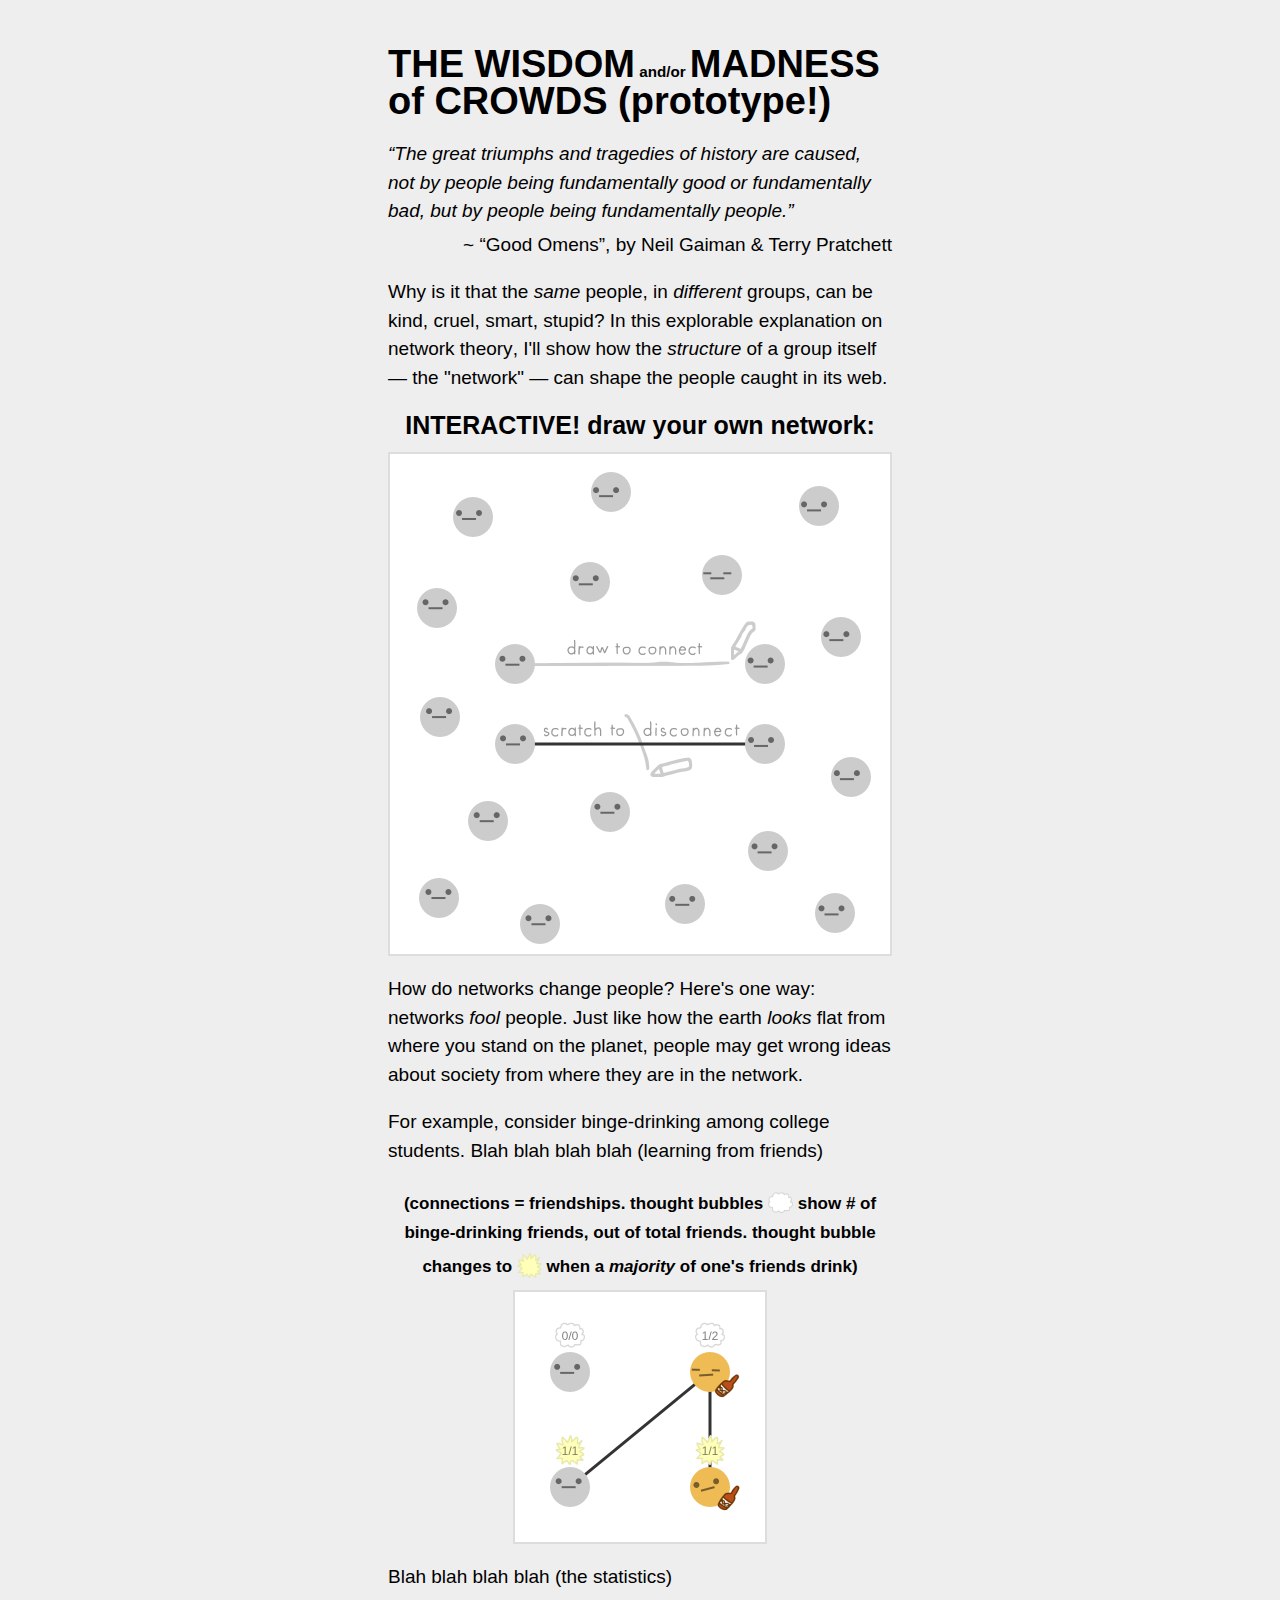
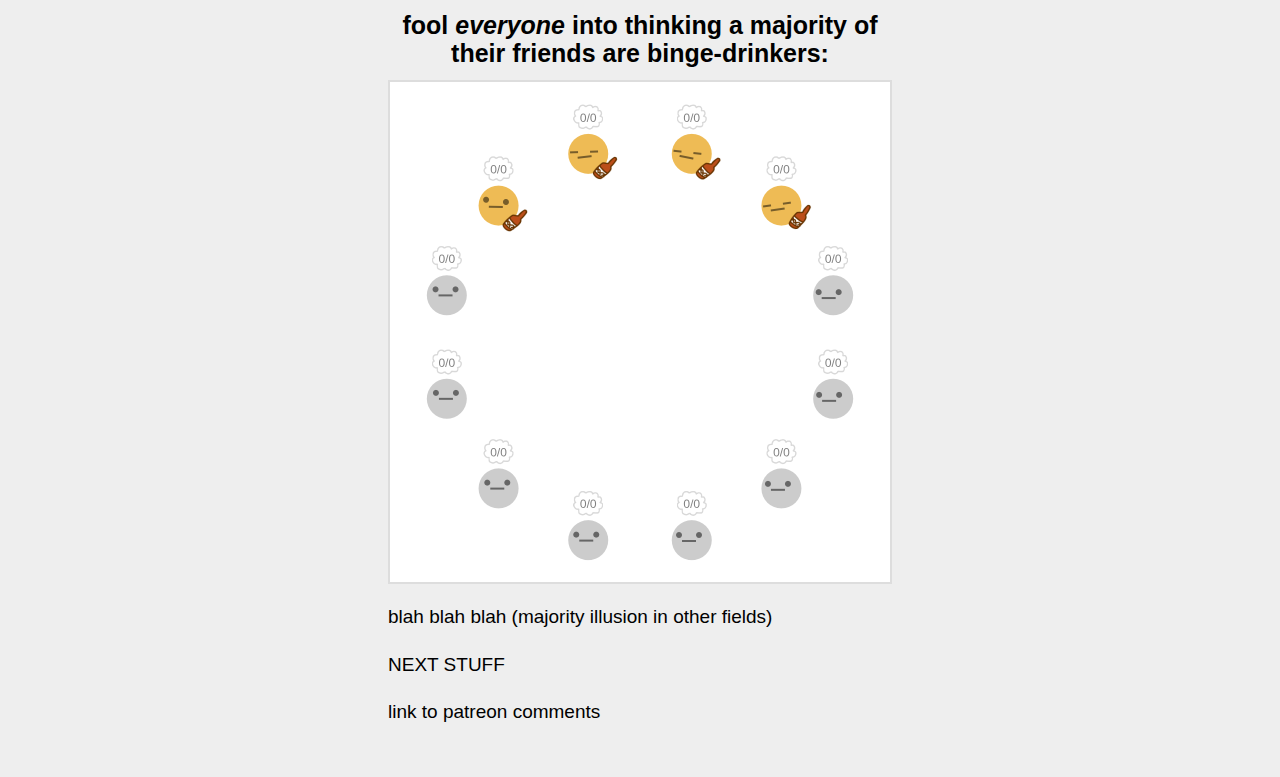
==== index.html @ 73c13a5c "the prototype almost done" ====
<!doctype>
<html>
<head>
	<title>THE WISDOM and/or MADNESS of CROWDS (prototype!!!)</title>
	<link rel="stylesheet" type="text/css" href="index.css">
</head>
<body>

<div id="words">

<h1>
THE WISDOM<span style="font-size:0.4em"> and/or </span>MADNESS of CROWDS
(prototype!)
</h1>

<p style="margin-bottom:0">
<i>“The great triumphs and tragedies of history are caused,
not by people being fundamentally good or fundamentally bad,
but by people being fundamentally people.”</i><br>
</p>
<p style="margin-top:0.25em; text-align:right">
~ “Good Omens”, by Neil Gaiman &amp; Terry Pratchett
</p>

<p>
Why is it that the <i>same</i> people, in <i>different</i> groups,
can be kind, cruel, smart, stupid?
In this explorable explanation on <b>network theory</b>,
I'll show how the <i>structure</i> of
a group itself &mdash; the "network" &mdash; can shape the people caught in its web.
</p>

<div class="caption">
INTERACTIVE! draw your own network:
</div>

<iframe src="game/instructions.html" width="500" height="500"></iframe>

<p>
How do networks change people? Here's one way: networks <i>fool</i> people.
Just like how the earth <i>looks</i> flat from where you stand on the planet,
people may get wrong ideas about society from where they are in the network.
<!--They believe that since the majority of their friends do or believe a thing,
that the majority of <i>all people</i> do or believe that thing.-->
</p>

<p>
For example, consider binge-drinking among college students. 
Blah blah blah blah (learning from friends)
</p>

<div class="caption" style="font-size:17px;">
(connections = friendships.
thought bubbles <div class="fluffy bubble"></div> show # of binge-drinking friends, out of total friends.
thought bubble changes to <div class="spiky bubble"></div> when a <i>majority</i> of one's friends drink)
</div>

<iframe src="game/pre_puzzle.html" width="250" height="250"></iframe>

<p>
Blah blah blah blah (the statistics)
</p>

<div class="caption">
fool <i>everyone</i> into thinking a majority of their friends are binge-drinkers:
</div>

<iframe src="game/puzzle.html" width="500" height="500"></iframe>

<p>
blah blah blah (majority illusion in other fields)
</p>

<p>
NEXT STUFF
</p>

<p>
link to patreon comments
</p>



</div>

</body>
</html>
---- index.css ----
body{
	margin:0;
	background: #eee;

	font-size: 19px;
	font-family: Helvetica, Arial, sans-serif;
	font-weight: 100;
}
iframe{
	border: 2px solid #ddd;
	display: block;
	margin: 0 auto;
}
#words{
	width: 504px;
	margin: 50px auto 50px auto;
	line-height: 1.5em;
}
.caption{
	font-weight: bold;
	text-align: center;
	font-size: 25px;
	margin-bottom: 0.5em;
}
.bubble{
	background: url(game/bubble.png);
    width: 25px;
    height: 25px;
    display: inline-block;
    background-size: auto 100%;
    position: relative;
    top: 6px;
}
.bubble.spiky{
	background-position: -100% 0;
}
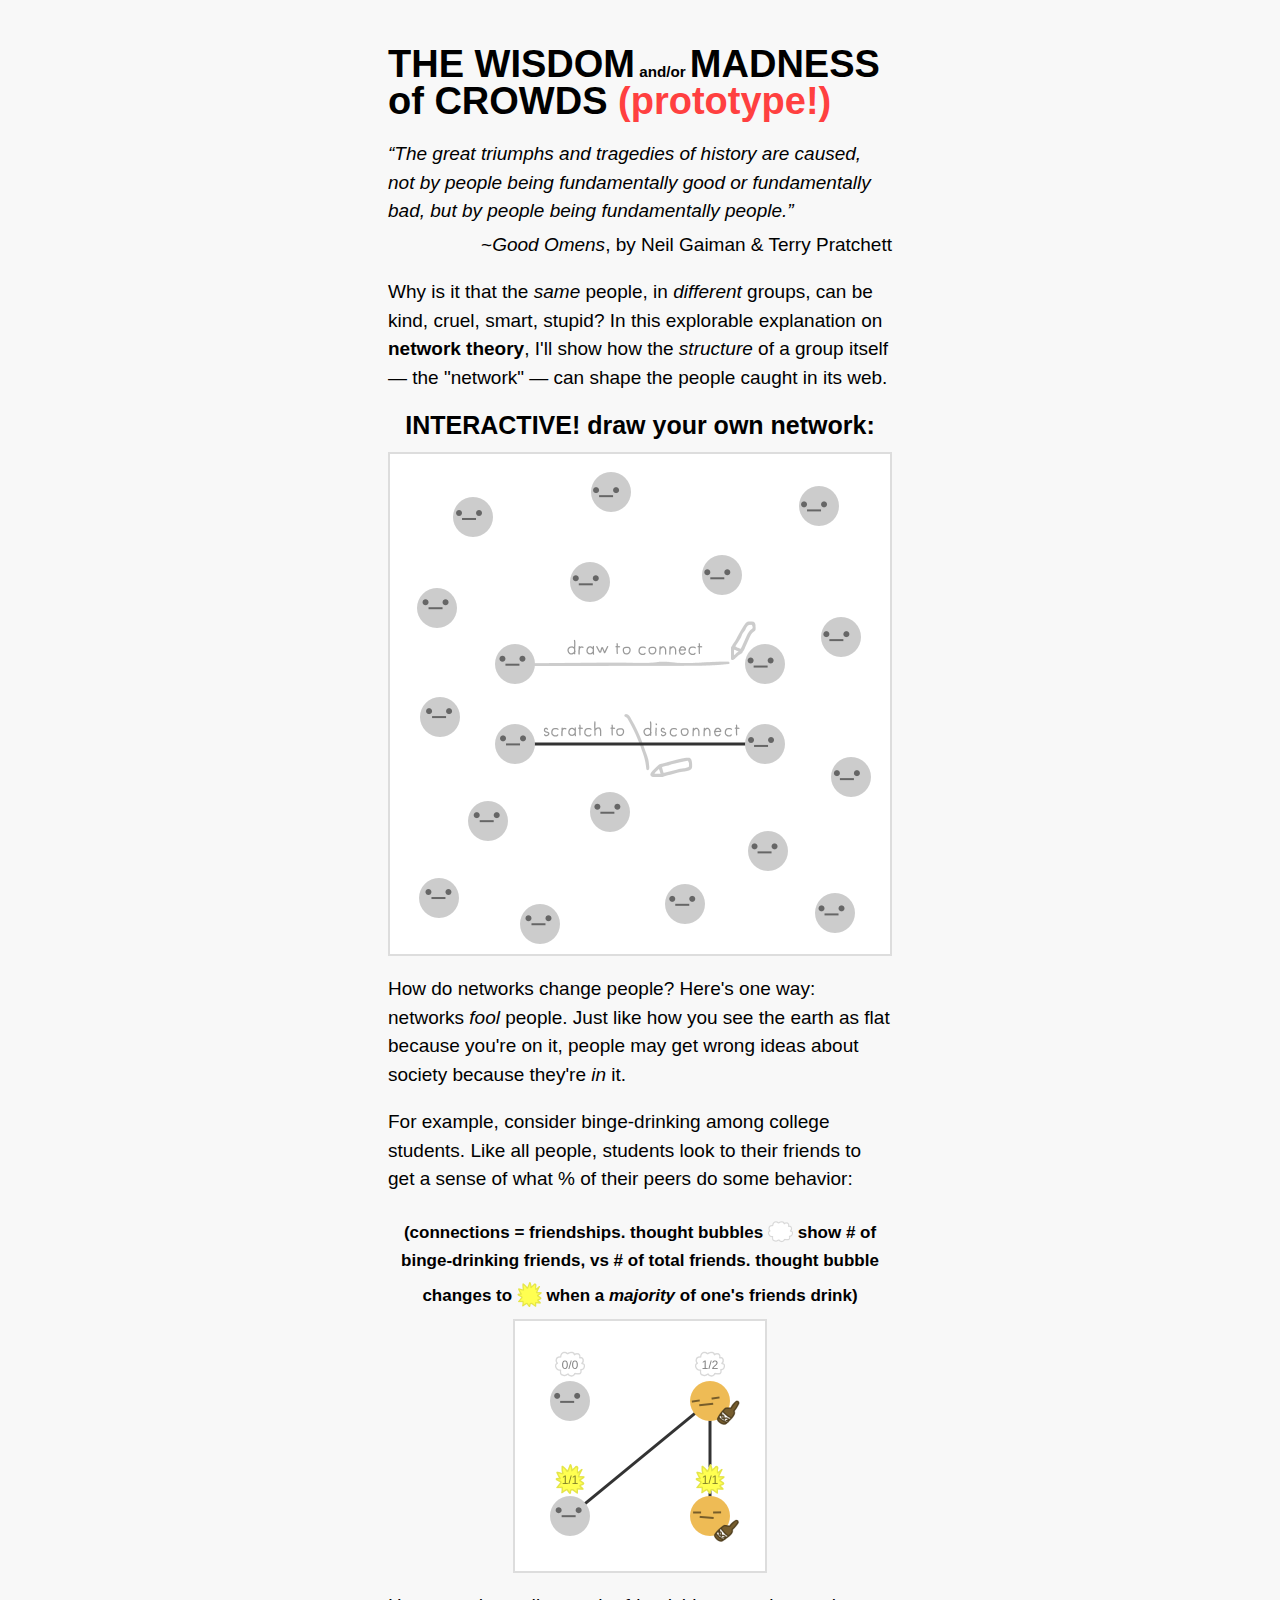
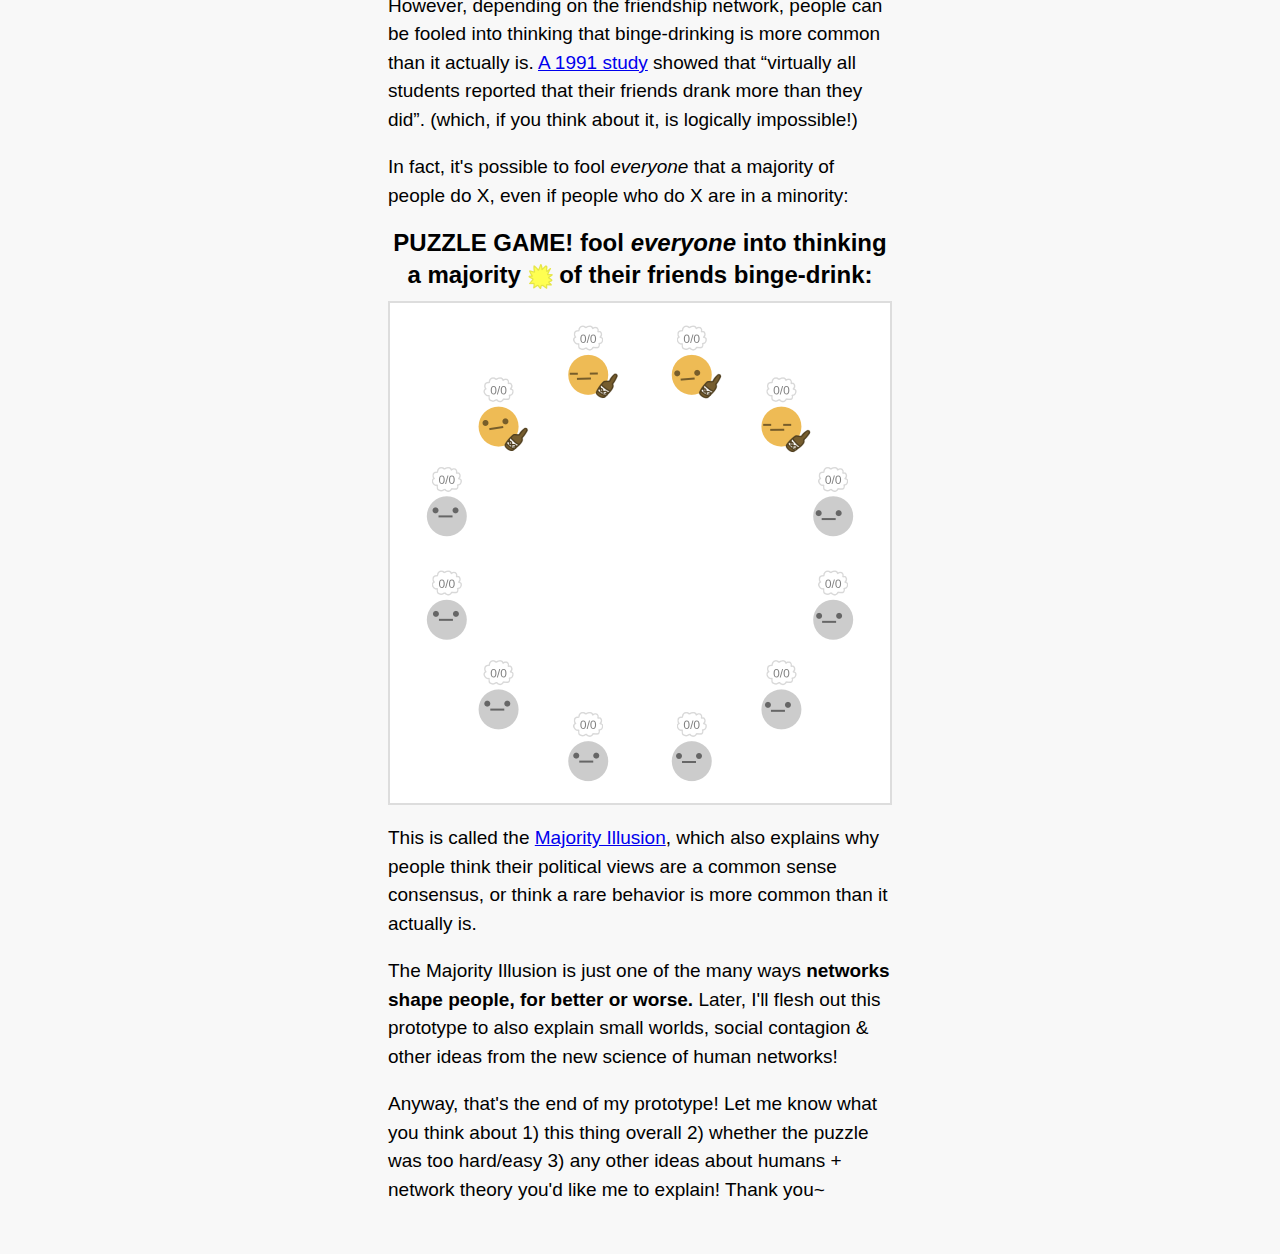
==== commit b44eda0c: "first prototype for pals" ====
--- a/index.html
+++ b/index.html
@@ -10,7 +10,7 @@
 
 <h1>
 THE WISDOM<span style="font-size:0.4em"> and/or </span>MADNESS of CROWDS
-(prototype!)
+<span style="color:#ff4040">(prototype!)</span>
 </h1>
 
 <p style="margin-bottom:0">
@@ -19,7 +19,7 @@
 but by people being fundamentally people.”</i><br>
 </p>
 <p style="margin-top:0.25em; text-align:right">
-~ “Good Omens”, by Neil Gaiman &amp; Terry Pratchett
+~<i>Good Omens</i>, by Neil Gaiman &amp; Terry Pratchett
 </p>
 
 <p>
@@ -38,48 +38,68 @@
 
 <p>
 How do networks change people? Here's one way: networks <i>fool</i> people.
-Just like how the earth <i>looks</i> flat from where you stand on the planet,
-people may get wrong ideas about society from where they are in the network.
+Just like how you see the earth as flat because you're on it,
+people may get wrong ideas about society because they're <i>in</i> it.
 <!--They believe that since the majority of their friends do or believe a thing,
 that the majority of <i>all people</i> do or believe that thing.-->
 </p>
 
 <p>
 For example, consider binge-drinking among college students. 
-Blah blah blah blah (learning from friends)
+Like all people, students look to their friends to get
+a sense of what % of their peers do some behavior:
 </p>
 
 <div class="caption" style="font-size:17px;">
 (connections = friendships.
-thought bubbles <div class="fluffy bubble"></div> show # of binge-drinking friends, out of total friends.
+thought bubbles <div class="fluffy bubble"></div> show # of binge-drinking friends, vs # of total friends.
 thought bubble changes to <div class="spiky bubble"></div> when a <i>majority</i> of one's friends drink)
 </div>
 
 <iframe src="game/pre_puzzle.html" width="250" height="250"></iframe>
 
 <p>
-Blah blah blah blah (the statistics)
+However, depending on the friendship network, people can be fooled into thinking
+that binge-drinking is more common than it actually is.
+<a href="https://www.ncbi.nlm.nih.gov/pubmed/1758185" target="_blank">A 1991 study</a>
+showed that “virtually all students reported that their friends drank more than they did”.
+(which, if you think about it, is logically impossible!)
 </p>
 
-<div class="caption">
-fool <i>everyone</i> into thinking a majority of their friends are binge-drinkers:
+<p>
+In fact, it's possible to fool <i>everyone</i> that a majority of people do X,
+even if people who do X are in a minority:
+</p>
+
+<div class="caption" style="font-size:24px;">
+PUZZLE GAME!
+fool <i>everyone</i> into thinking a majority
+<div class="spiky bubble"></div>
+of their friends binge-drink:
 </div>
 
 <iframe src="game/puzzle.html" width="500" height="500"></iframe>
 
 <p>
-blah blah blah (majority illusion in other fields)
+This is called the
+<a href="http://journals.plos.org/plosone/article?id=10.1371/journal.pone.0147617" target="_blank">
+Majority Illusion</a>, which also explains why people think their political views are a common sense consensus,
+or think a rare behavior is more common than it actually is.
 </p>
 
 <p>
-NEXT STUFF
+The Majority Illusion is just one of the many ways <b>networks shape people, for better or worse.</b>
+Later, I'll flesh out this prototype to also explain 
+small worlds, social contagion &amp; other ideas from the new science of human networks!
 </p>
 
 <p>
-link to patreon comments
+Anyway, that's the end of my prototype! Let me know what you think about
+1) this thing overall
+2) whether the puzzle was too hard/easy
+3) any other ideas about humans + network theory you'd like me to explain!
+Thank you~
 </p>
-
-
 
 </div>
 
--- a/index.css
+++ b/index.css
@@ -1,6 +1,6 @@
 body{
 	margin:0;
-	background: #eee;
+	background: #f8f8f8;
 
 	font-size: 19px;
 	font-family: Helvetica, Arial, sans-serif;
@@ -10,6 +10,9 @@
 	border: 2px solid #ddd;
 	display: block;
 	margin: 0 auto;
+}
+b{
+	font-weight: bold;
 }
 #words{
 	width: 504px;
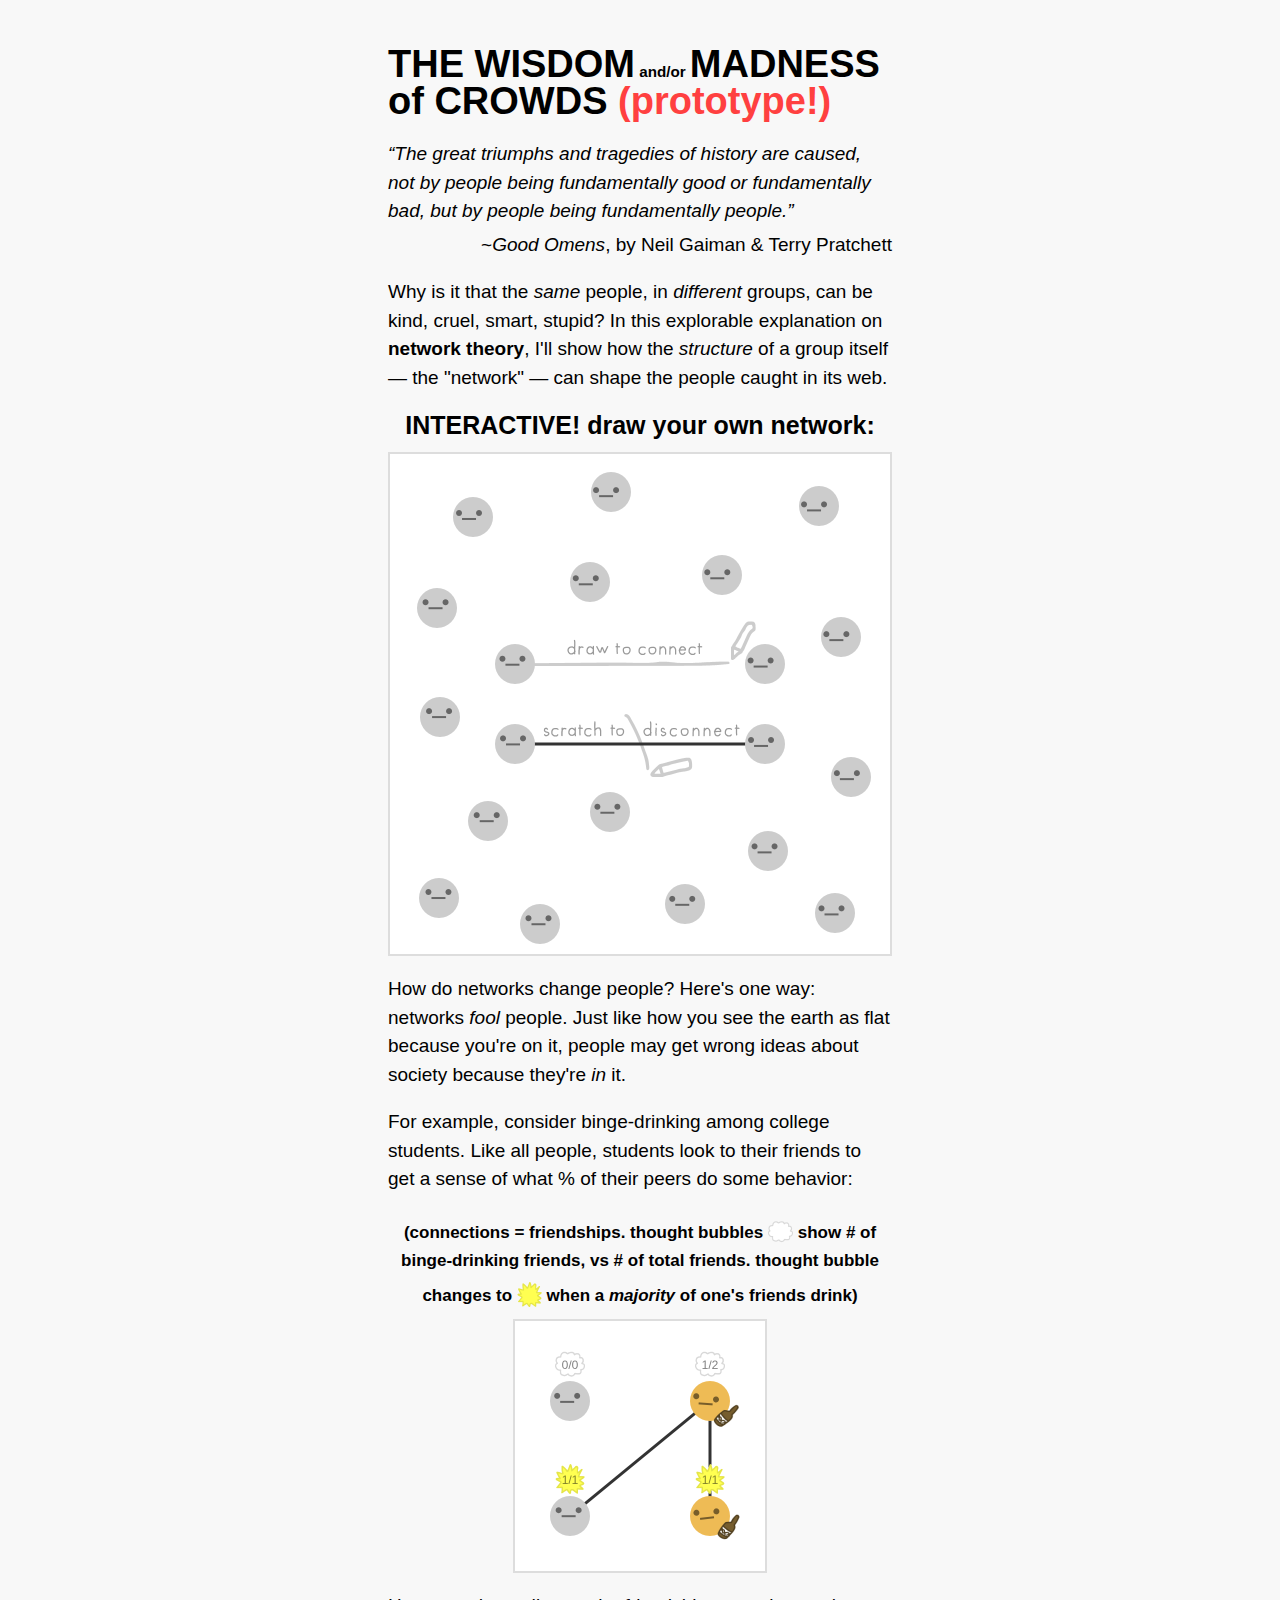
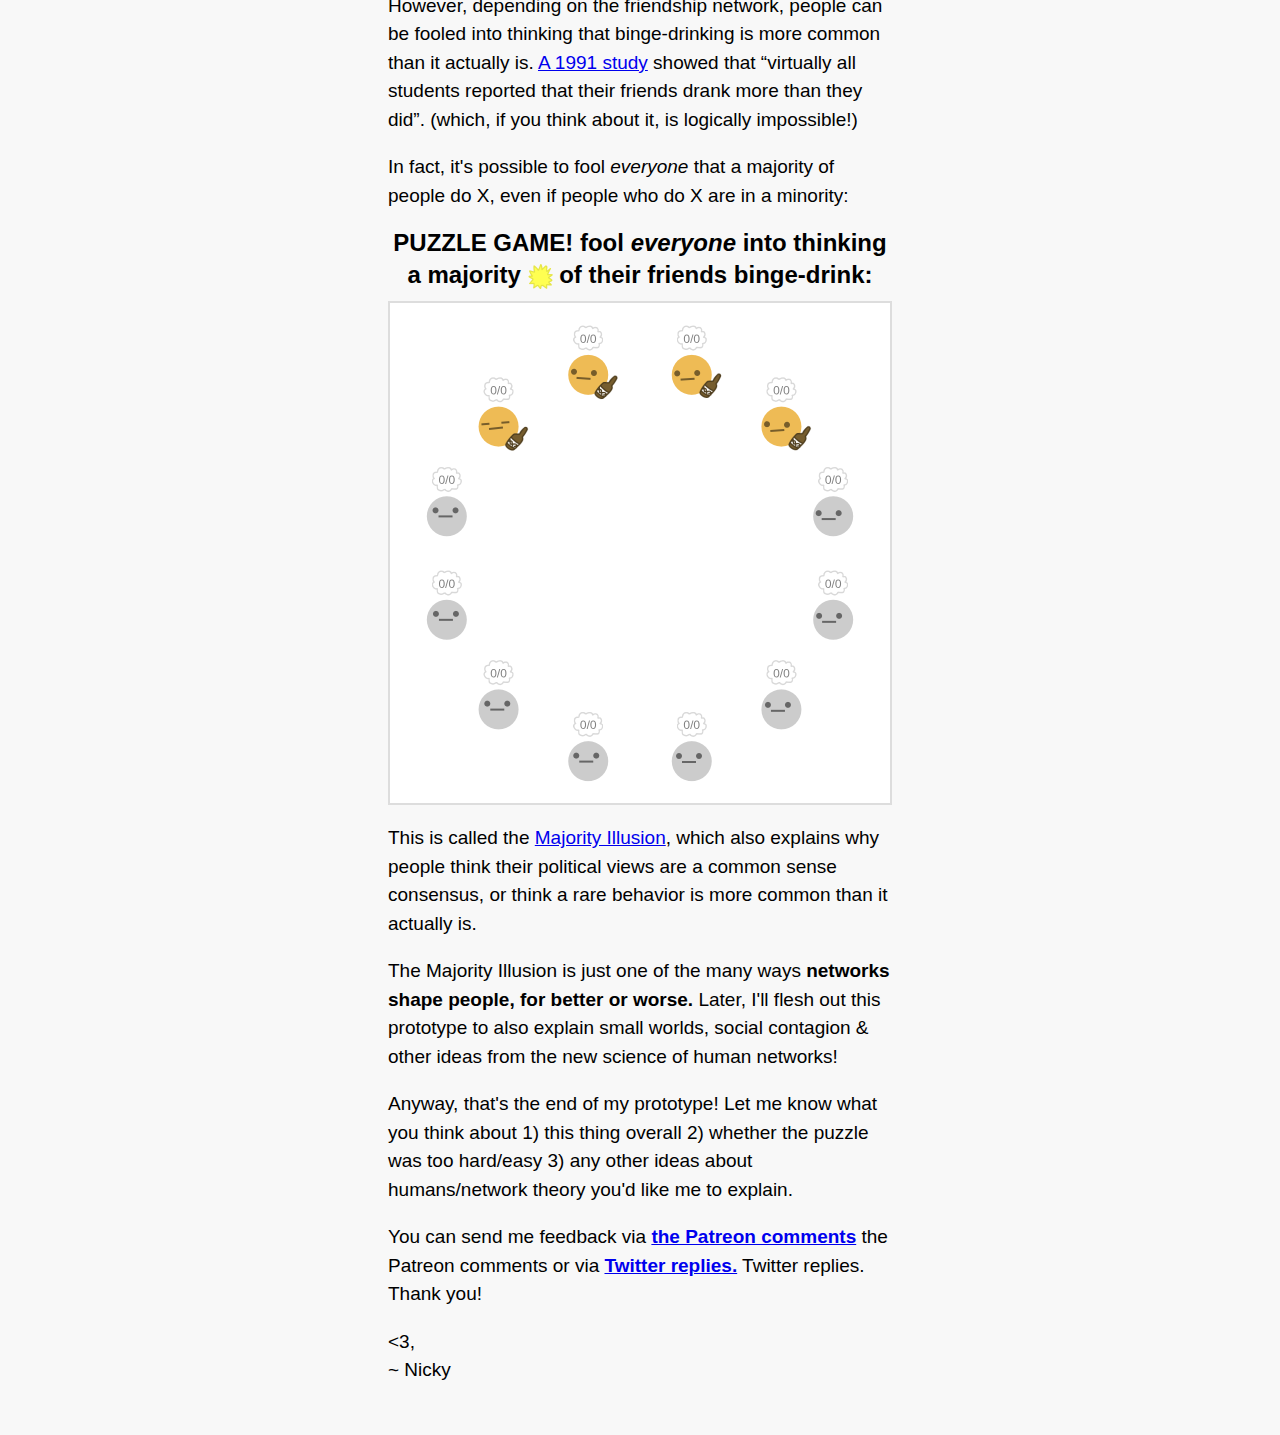
==== commit 5152f577: "links to reply" ====
--- a/index.html
+++ b/index.html
@@ -1,8 +1,12 @@
 <!doctype>
 <html>
 <head>
+	
 	<title>THE WISDOM and/or MADNESS of CROWDS (prototype!!!)</title>
 	<link rel="stylesheet" type="text/css" href="index.css">
+
+	<meta name=viewport content='width=600'>
+
 </head>
 <body>
 
@@ -78,7 +82,7 @@
 of their friends binge-drink:
 </div>
 
-<iframe src="game/puzzle.html" width="500" height="500"></iframe>
+<iframe src="game/puzzle.html?v=2" width="500" height="500"></iframe>
 
 <p>
 This is called the
@@ -97,8 +101,22 @@
 Anyway, that's the end of my prototype! Let me know what you think about
 1) this thing overall
 2) whether the puzzle was too hard/easy
-3) any other ideas about humans + network theory you'd like me to explain!
-Thank you~
+3) any other ideas about humans/network theory you'd like me to explain.
+</p>
+
+<p>
+You can send me feedback via
+<b><a href="https://www.patreon.com/posts/new-prototype-or-16585060" target="_blank">the Patreon comments</a></b>
+the Patreon comments
+or via
+<b><a href="https://twitter.com/ncasenmare/status/956226355255013376" target="_blank">Twitter replies.</a></b>
+Twitter replies.
+Thank you!
+</p>
+
+<p>
+&lt;3,<br>
+~ Nicky
 </p>
 
 </div>
